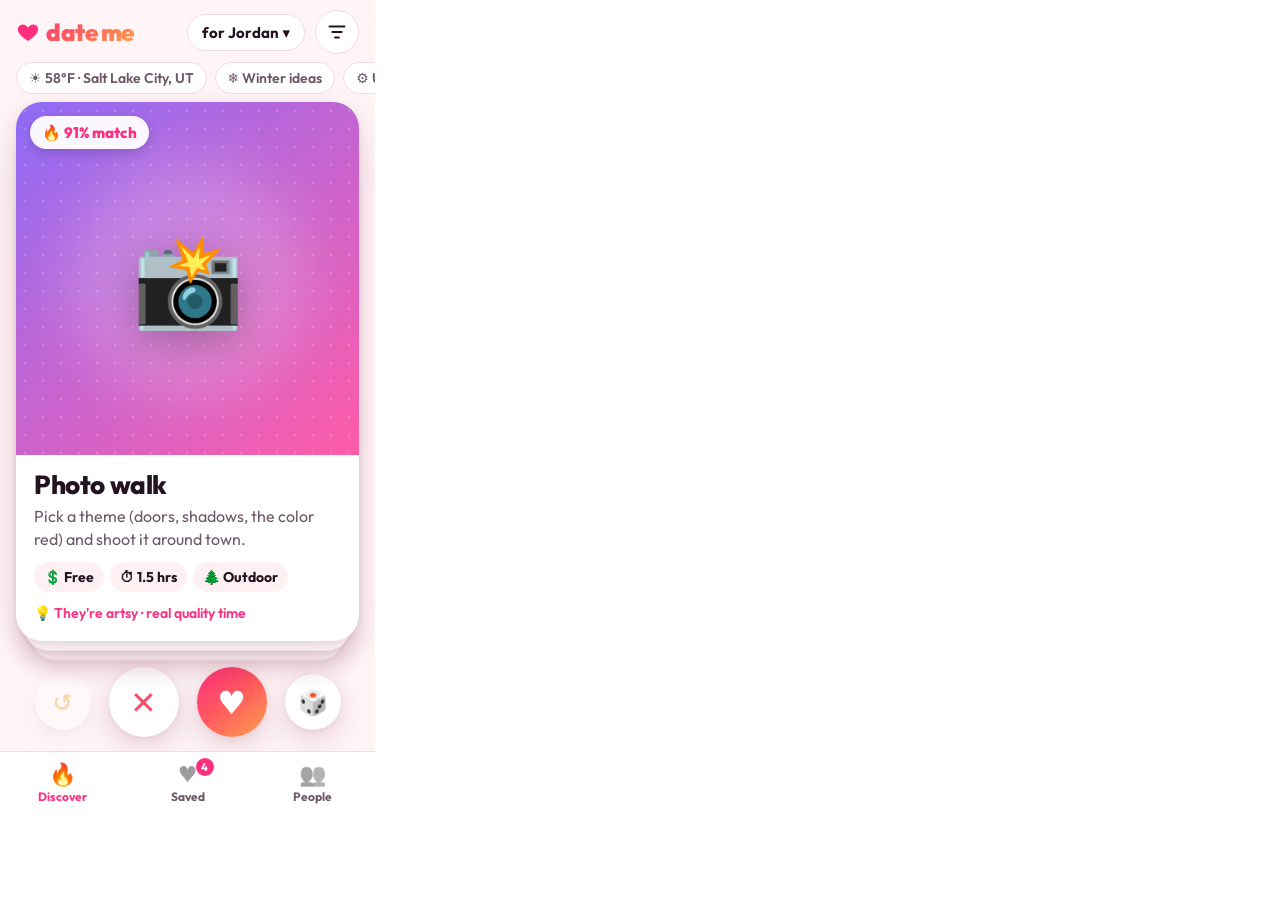
==== tests/seed.html @ bb1444a7 "Date Me: swipe on date ideas, not people Phone-first static site: 10-question quiz, location-aware s" ====
<!doctype html>
<!-- Test fixture: loads a sample profile, then shows the app at phone size.
     ?view=deck | saved | spin | filters | people | idea | interests | welcome
     Overwrites this browser's Date Me data, so only use it on a test browser. -->
<html><head><meta charset="utf-8"><meta name="viewport" content="width=device-width, initial-scale=1"><style>html,body{margin:0}iframe{border:0;position:fixed;left:0;top:0;width:375px;height:812px}</style></head>
<body>
<script>
  const view = new URLSearchParams(location.search).get("view") || "deck";
  const snap = (id, t, e, cat, d, c, m, io) => ({ id, at: Date.now(), idea: { id, t, e, cat, d, c, m, io, place: null } });
  const profile = {
    id: "test1", name: "Jordan", createdAt: Date.now(),
    answers: { name: "Jordan", birthdate: "2006-05-14", outdoorsy: 8, outAbout: 5, adventure: 6, active: 5, crowds: 4,
      budget: 2, foodie: 9, dislikes: ["seafood"], interests: ["artsy", "outdoorsy"], love: "time" },
    place: { label: "Salt Lake City, UT", lat: 40.76, lon: -111.89, cc: "US", isCity: true, scanned: true,
      features: { lake: true, coast: false, beach: false, mountains: true, trails: true, river: true, hotspring: true, ski: true, city: true, snow: false },
      weather: { temp: 58, unit: "°F", emoji: "☀️", text: "Clear", tmaxC: 16, rainy: false, snowing: false, hot: false, cold: false, nice: true, elevation: 1300, at: Date.now() } },
    saved: [
      snap("glow-bowling", "Glow bowling", "🎳", "active", "Blacklights, loud music, and a bet riding on the last frame.", 1, 90, "in"),
      snap("hot-springs-soak", "Hot springs soak", "♨️", "outdoors", "Find a natural hot spring and soak while it's chilly outside.", 1, 240, "out"),
      snap("paint-pottery", "Paint pottery", "🏺", "culture", "Paint mugs at a pottery studio, pick them up next week, think of each other.", 2, 120, "in"),
      snap("pumpkin-patch", "Pumpkin patch", "🎃", "seasonal", "Find the biggest, weirdest pumpkin in the field.", 1, 120, "out"),
    ],
    skipped: [], filters: { budget: 2, io: "any", time: "any", dist: 3 },
  };
  if (view === "welcome") localStorage.removeItem("dateme:v1");
  else localStorage.setItem("dateme:v1", JSON.stringify({ version: 1, activeId: "test1", profiles: { test1: profile } }));
</script>
<iframe id="f" src="../index.html"></iframe>
<script>
  const f = document.getElementById("f");
  f.onload = () => setTimeout(() => {
    const d = f.contentDocument, click = (s) => d.querySelector(s).click();
    if (view === "saved") click('.tabbar [data-tab="saved"]');
    if (view === "people") click('.tabbar [data-tab="people"]');
    if (view === "filters") click('[data-act="open-filters"]');
    if (view === "idea") { click('.tabbar [data-tab="saved"]'); setTimeout(() => click(".s-item"), 100); }
    if (view === "interests") { click('[data-act="tab"][data-tab="people"]'); click('[data-act="edit"]'); for (let k = 0; k < 8; k++) click("#quiz-next"); }
    if (view === "spin") { click('[data-act="open-spin"]'); setTimeout(() => click("#spin-btn"), 100); }
  }, 600);
</script>
</body></html>
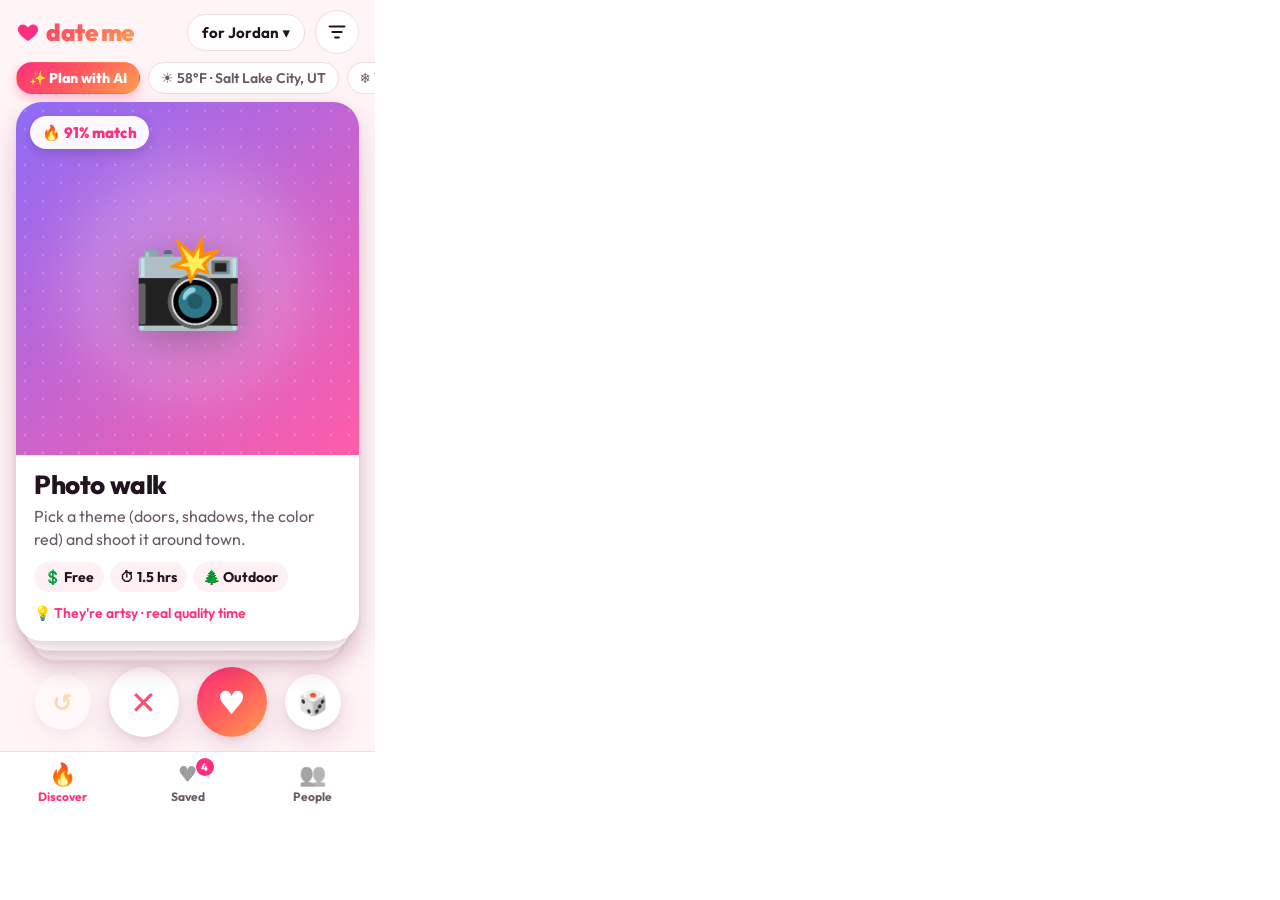
==== commit cc5d890a: "Add the AI planner A sparkle button asks the date-me-ai Cloudflare Worker (Claude with web search) f" ====
--- a/tests/seed.html
+++ b/tests/seed.html
@@ -1,6 +1,6 @@
 <!doctype html>
 <!-- Test fixture: loads a sample profile, then shows the app at phone size.
-     ?view=deck | saved | spin | filters | people | idea | interests | welcome
+     ?view=deck | saved | spin | filters | people | idea | interests | ai | aicard | welcome
      Overwrites this browser's Date Me data, so only use it on a test browser. -->
 <html><head><meta charset="utf-8"><meta name="viewport" content="width=device-width, initial-scale=1"><style>html,body{margin:0}iframe{border:0;position:fixed;left:0;top:0;width:375px;height:812px}</style></head>
 <body>
@@ -13,6 +13,8 @@
       budget: 2, foodie: 9, dislikes: ["seafood"], interests: ["artsy", "outdoorsy"], love: "time" },
     place: { label: "Salt Lake City, UT", lat: 40.76, lon: -111.89, cc: "US", isCity: true, scanned: true,
       features: { lake: true, coast: false, beach: false, mountains: true, trails: true, river: true, hotspring: true, ski: true, city: true, snow: false },
+      spots: { bowling: [{ n: "Megaplex Lanes", lat: 40.70, lon: -111.95, d: 8200 }, { n: "All Star Bowling", lat: 40.72, lon: -111.86, d: 5100 }, { n: "Pins & Ales", lat: 40.76, lon: -111.88, d: 1300 }].sort((a, b) => a.d - b.d) },
+      spotsAt: { bowling: Date.now() },
       weather: { temp: 58, unit: "°F", emoji: "☀️", text: "Clear", tmaxC: 16, rainy: false, snowing: false, hot: false, cold: false, nice: true, elevation: 1300, at: Date.now() } },
     saved: [
       snap("glow-bowling", "Glow bowling", "🎳", "active", "Blacklights, loud music, and a bet riding on the last frame.", 1, 90, "in"),
@@ -21,6 +23,7 @@
       snap("pumpkin-patch", "Pumpkin patch", "🎃", "seasonal", "Find the biggest, weirdest pumpkin in the field.", 1, 120, "out"),
     ],
     skipped: [], filters: { budget: 2, io: "any", time: "any", dist: 3 },
+    aiIdeas: view === "aicard" ? [{ id: "ai:bird-show-ramen-test", t: "Bird show & ramen", e: "🦜", cat: "culture", d: "Catch the indoor bird show at the aviary, then warm up with big bowls of ramen.", aiWhy: "they love animals and it's chilly", c: 2, m: 180, io: "in", w: "a", int: ["animals", "artsy", "outdoorsy"], love: ["time"], fd: [], act: 2, adv: 5, crowd: 4, food: 6, tr: 1, age: 0, place: { name: "Tracy Aviary", url: "https://www.google.com/maps/search/Tracy%20Aviary" } }] : [],
   };
   if (view === "welcome") localStorage.removeItem("dateme:v1");
   else localStorage.setItem("dateme:v1", JSON.stringify({ version: 1, activeId: "test1", profiles: { test1: profile } }));
@@ -35,7 +38,8 @@
     if (view === "filters") click('[data-act="open-filters"]');
     if (view === "idea") { click('.tabbar [data-tab="saved"]'); setTimeout(() => click(".s-item"), 100); }
     if (view === "interests") { click('[data-act="tab"][data-tab="people"]'); click('[data-act="edit"]'); for (let k = 0; k < 8; k++) click("#quiz-next"); }
+    if (view === "ai") { click('[data-act="open-ai"]'); d.querySelectorAll("#ai-chips .chip")[0].click(); d.querySelectorAll("#ai-chips .chip")[4].click(); }
     if (view === "spin") { click('[data-act="open-spin"]'); setTimeout(() => click("#spin-btn"), 100); }
-  }, 600);
+  }, 1500);
 </script>
 </body></html>
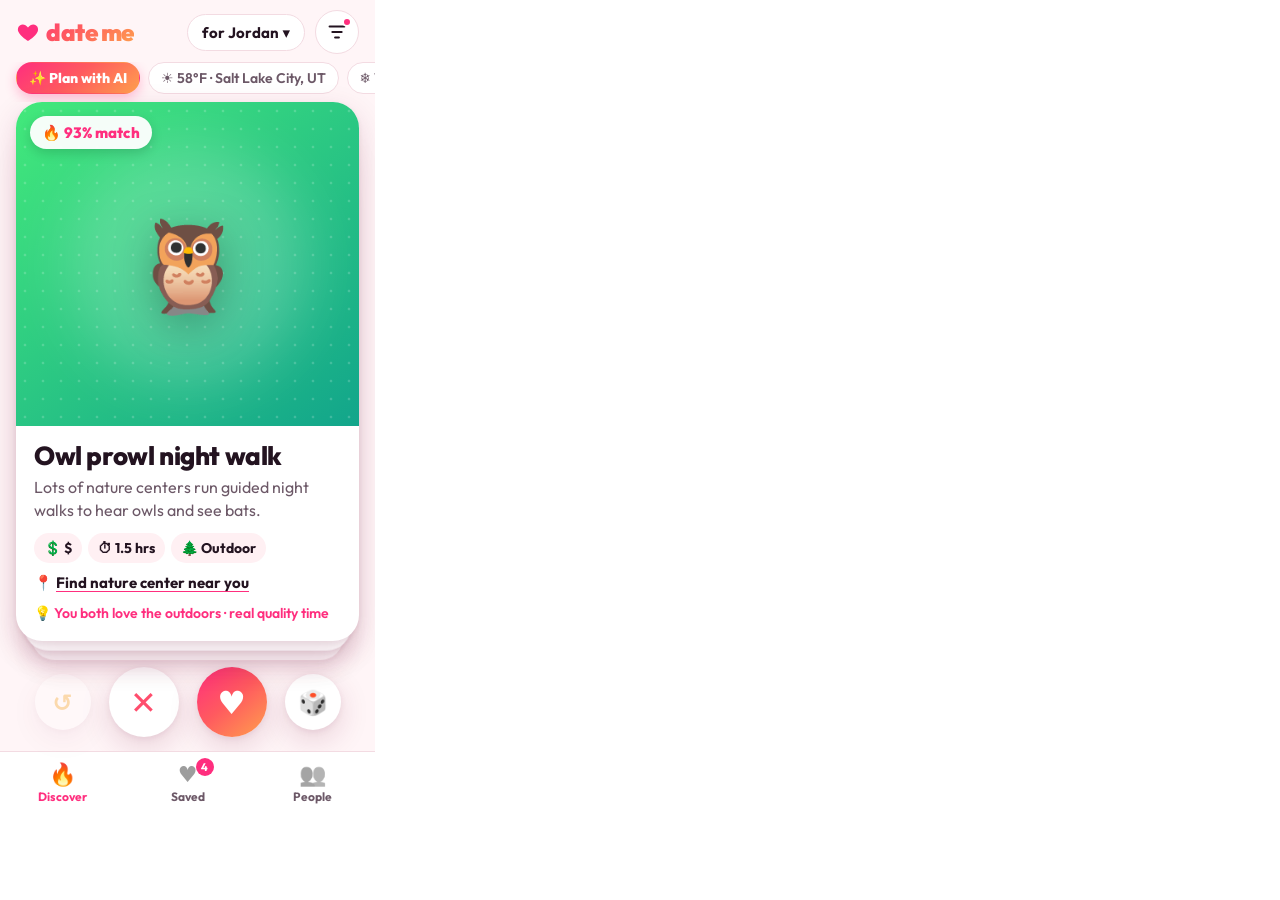
==== commit 3985ceba: "Quiz for both of you, send-them-the-quiz links, and a 'where' on every outing card - You answer once" ====
--- a/tests/seed.html
+++ b/tests/seed.html
@@ -1,6 +1,6 @@
 <!doctype html>
 <!-- Test fixture: loads a sample profile, then shows the app at phone size.
-     ?view=deck | saved | spin | filters | people | idea | interests | ai | aicard | welcome
+     ?view=deck | saved | spin | filters | people | idea | interests | ai | aicard | who | invite | welcome
      Overwrites this browser's Date Me data, so only use it on a test browser. -->
 <html><head><meta charset="utf-8"><meta name="viewport" content="width=device-width, initial-scale=1"><style>html,body{margin:0}iframe{border:0;position:fixed;left:0;top:0;width:375px;height:812px}</style></head>
 <body>
@@ -25,10 +25,13 @@
     skipped: [], filters: { budget: 2, io: "any", time: "any", dist: 3 },
     aiIdeas: view === "aicard" ? [{ id: "ai:bird-show-ramen-test", t: "Bird show & ramen", e: "🦜", cat: "culture", d: "Catch the indoor bird show at the aviary, then warm up with big bowls of ramen.", aiWhy: "they love animals and it's chilly", c: 2, m: 180, io: "in", w: "a", int: ["animals", "artsy", "outdoorsy"], love: ["time"], fd: [], act: 2, adv: 5, crowd: 4, food: 6, tr: 1, age: 0, place: { name: "Tracy Aviary", url: "https://www.google.com/maps/search/Tracy%20Aviary" } }] : [],
   };
-  if (view === "welcome") localStorage.removeItem("dateme:v1");
-  else localStorage.setItem("dateme:v1", JSON.stringify({ version: 1, activeId: "test1", profiles: { test1: profile } }));
+  const me = { name: "Matt", birthdate: "2005-02-10", outdoorsy: 9, outAbout: 5, adventure: 8, active: 5, crowds: 5, budget: 1, foodie: 5, dislikes: ["sushi"], interests: ["outdoorsy", "animals"], love: "time" };
+  if (view === "welcome" || view === "invite") localStorage.removeItem("dateme:v1");
+  else if (view === "who") localStorage.setItem("dateme:v1", JSON.stringify({ version: 1, me: { answers: me }, activeId: null, profiles: {} }));
+  else localStorage.setItem("dateme:v1", JSON.stringify({ version: 1, me: { answers: me }, activeId: "test1", profiles: { test1: profile } }));
 </script>
 <iframe id="f" src="../index.html"></iframe>
+<script>if (view === "invite") document.getElementById("f").src = "../index.html#invite=eyJ2IjoxLCJwIjoiYWJjIiwiZiI6Ik1hdHQiLCJvIjoiUmlsZXkifQ";</script>
 <script>
   const f = document.getElementById("f");
   f.onload = () => setTimeout(() => {
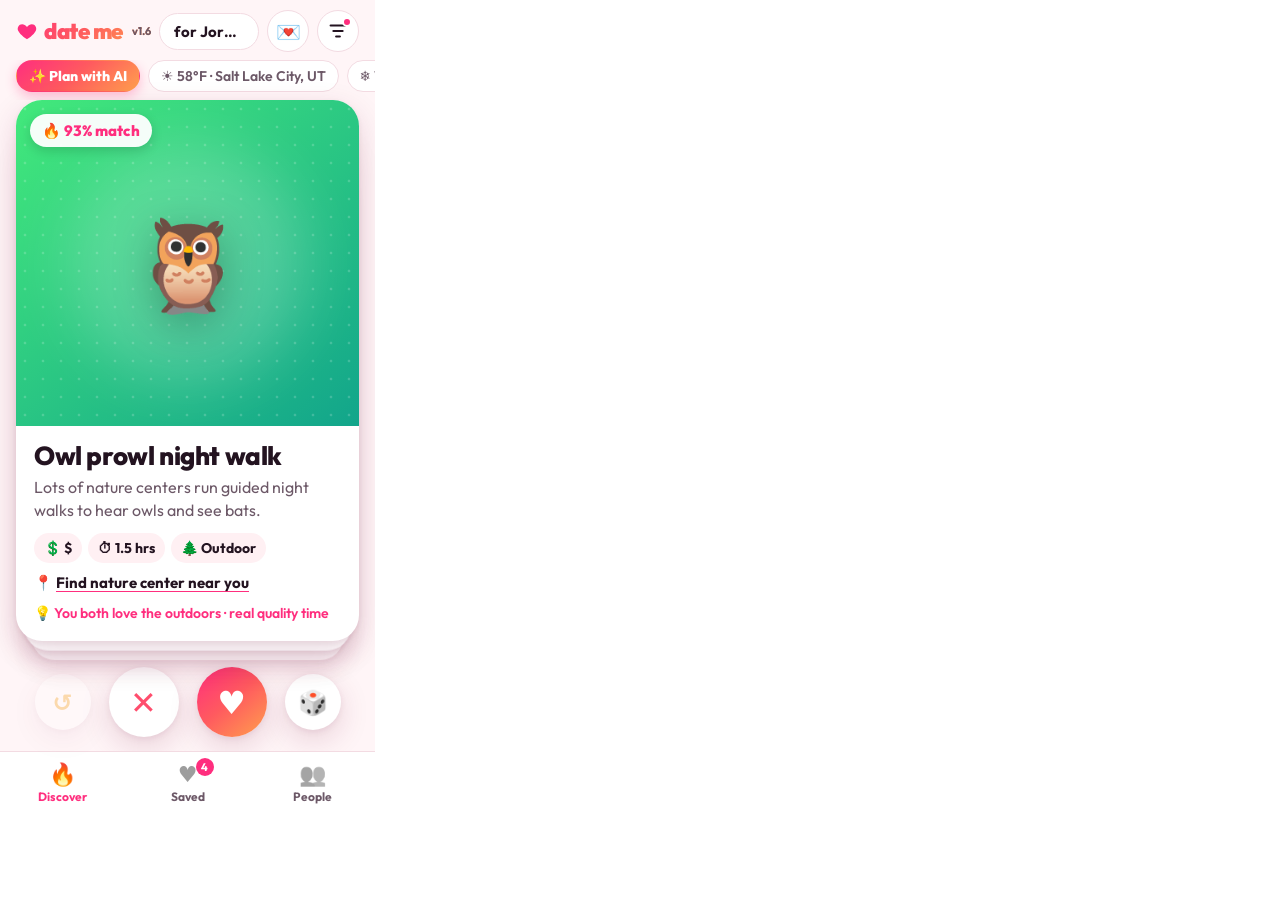
==== commit f965ec90: "v1.6: version number, update ribbon, share screen with QR - js/version.js is the one version number " ====
--- a/tests/seed.html
+++ b/tests/seed.html
@@ -1,6 +1,6 @@
 <!doctype html>
 <!-- Test fixture: loads a sample profile, then shows the app at phone size.
-     ?view=deck | saved | spin | filters | people | idea | interests | ai | aicard | who | invite | welcome
+     ?view=deck | saved | spin | filters | people | idea | interests | ai | aicard | who | invite | share | ribbon | welcome
      Overwrites this browser's Date Me data, so only use it on a test browser. -->
 <html><head><meta charset="utf-8"><meta name="viewport" content="width=device-width, initial-scale=1"><style>html,body{margin:0}iframe{border:0;position:fixed;left:0;top:0;width:375px;height:812px}</style></head>
 <body>
@@ -26,6 +26,11 @@
     aiIdeas: view === "aicard" ? [{ id: "ai:bird-show-ramen-test", t: "Bird show & ramen", e: "🦜", cat: "culture", d: "Catch the indoor bird show at the aviary, then warm up with big bowls of ramen.", aiWhy: "they love animals and it's chilly", c: 2, m: 180, io: "in", w: "a", int: ["animals", "artsy", "outdoorsy"], love: ["time"], fd: [], act: 2, adv: 5, crowd: 4, food: 6, tr: 1, age: 0, place: { name: "Tracy Aviary", url: "https://www.google.com/maps/search/Tracy%20Aviary" } }] : [],
   };
   const me = { name: "Matt", birthdate: "2005-02-10", outdoorsy: 9, outAbout: 5, adventure: 8, active: 5, crowds: 5, budget: 1, foodie: 5, dislikes: ["sushi"], interests: ["outdoorsy", "animals"], love: "time" };
+  // Views screenshotted with --virtual-time-budget must not wait on map servers: pretend every lookup is done.
+  if (view === "share" || view === "ribbon") {
+    profile.place.spots = {}; profile.place.spotsAt = {};
+    ["bowling","trailhead","lake","park","viewpoint","waterfall","hotspring","reserve","cafe","farm","shelter","icerink","musicvenue","theatre","museum","zoo","aquarium","mexican","sushi","ramen","market","peak","river","beach","ski"].forEach((k) => { profile.place.spots[k] = []; profile.place.spotsAt[k] = Date.now(); });
+  }
   if (view === "welcome" || view === "invite") localStorage.removeItem("dateme:v1");
   else if (view === "who") localStorage.setItem("dateme:v1", JSON.stringify({ version: 1, me: { answers: me }, activeId: null, profiles: {} }));
   else localStorage.setItem("dateme:v1", JSON.stringify({ version: 1, me: { answers: me }, activeId: "test1", profiles: { test1: profile } }));
@@ -41,6 +46,8 @@
     if (view === "filters") click('[data-act="open-filters"]');
     if (view === "idea") { click('.tabbar [data-tab="saved"]'); setTimeout(() => click(".s-item"), 100); }
     if (view === "interests") { click('[data-act="tab"][data-tab="people"]'); click('[data-act="edit"]'); for (let k = 0; k < 8; k++) click("#quiz-next"); }
+    if (view === "share") click('[data-act="open-share"]');
+    if (view === "ribbon") d.getElementById("update-ribbon").hidden = false;
     if (view === "ai") { click('[data-act="open-ai"]'); d.querySelectorAll("#ai-chips .chip")[0].click(); d.querySelectorAll("#ai-chips .chip")[4].click(); }
     if (view === "spin") { click('[data-act="open-spin"]'); setTimeout(() => click("#spin-btn"), 100); }
   }, 1500);
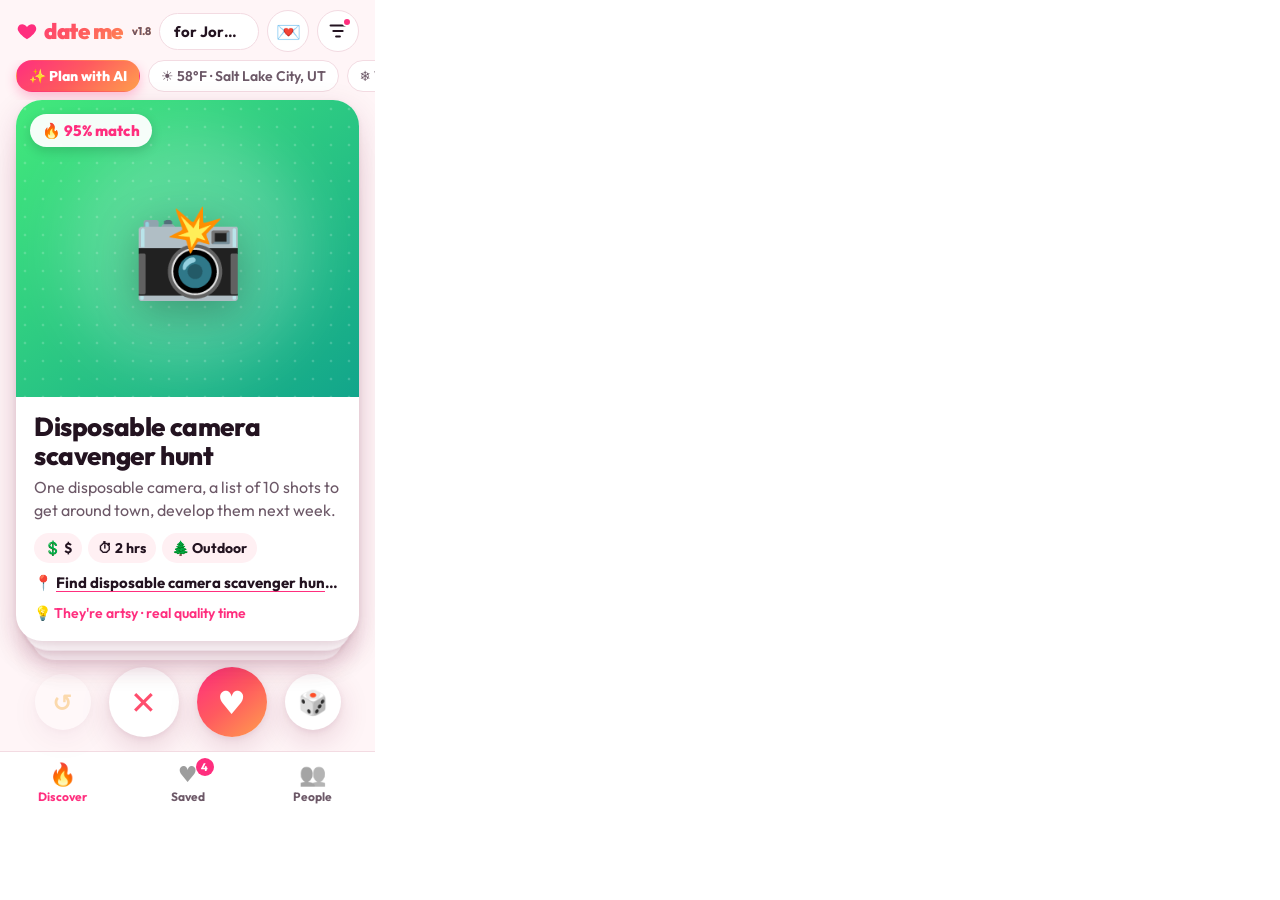
==== commit 7c191df6: "v1.8: ask age instead of birthday The quiz now asks 'How old are you?' / 'How old is {name}?' with a" ====
--- a/tests/seed.html
+++ b/tests/seed.html
@@ -1,6 +1,6 @@
 <!doctype html>
 <!-- Test fixture: loads a sample profile, then shows the app at phone size.
-     ?view=deck | saved | spin | filters | people | idea | interests | ai | aicard | who | invite | share | ribbon | welcome
+     ?view=deck | saved | spin | filters | people | idea | interests | ai | aicard | who | invite | share | ribbon | age | welcome
      Overwrites this browser's Date Me data, so only use it on a test browser. -->
 <html><head><meta charset="utf-8"><meta name="viewport" content="width=device-width, initial-scale=1"><style>html,body{margin:0}iframe{border:0;position:fixed;left:0;top:0;width:375px;height:812px}</style></head>
 <body>
@@ -27,7 +27,7 @@
   };
   const me = { name: "Matt", birthdate: "2005-02-10", outdoorsy: 9, outAbout: 5, adventure: 8, active: 5, crowds: 5, budget: 1, foodie: 5, dislikes: ["sushi"], interests: ["outdoorsy", "animals"], love: "time" };
   // Views screenshotted with --virtual-time-budget must not wait on map servers: pretend every lookup is done.
-  if (view === "share" || view === "ribbon") {
+  if (view === "share" || view === "ribbon" || view === "age") {
     profile.place.spots = {}; profile.place.spotsAt = {};
     ["bowling","trailhead","lake","park","viewpoint","waterfall","hotspring","reserve","cafe","farm","shelter","icerink","musicvenue","theatre","museum","zoo","aquarium","mexican","sushi","ramen","market","peak","river","beach","ski"].forEach((k) => { profile.place.spots[k] = []; profile.place.spotsAt[k] = Date.now(); });
   }
@@ -47,6 +47,7 @@
     if (view === "idea") { click('.tabbar [data-tab="saved"]'); setTimeout(() => click(".s-item"), 100); }
     if (view === "interests") { click('[data-act="tab"][data-tab="people"]'); click('[data-act="edit"]'); for (let k = 0; k < 8; k++) click("#quiz-next"); }
     if (view === "share") click('[data-act="open-share"]');
+    if (view === "age") { click('.tabbar [data-tab="people"]'); click('[data-act="edit-me"]'); click("#quiz-next"); d.querySelector('.age-step[data-step="1"]').click(); }
     if (view === "ribbon") d.getElementById("update-ribbon").hidden = false;
     if (view === "ai") { click('[data-act="open-ai"]'); d.querySelectorAll("#ai-chips .chip")[0].click(); d.querySelectorAll("#ai-chips .chip")[4].click(); }
     if (view === "spin") { click('[data-act="open-spin"]'); setTimeout(() => click("#spin-btn"), 100); }
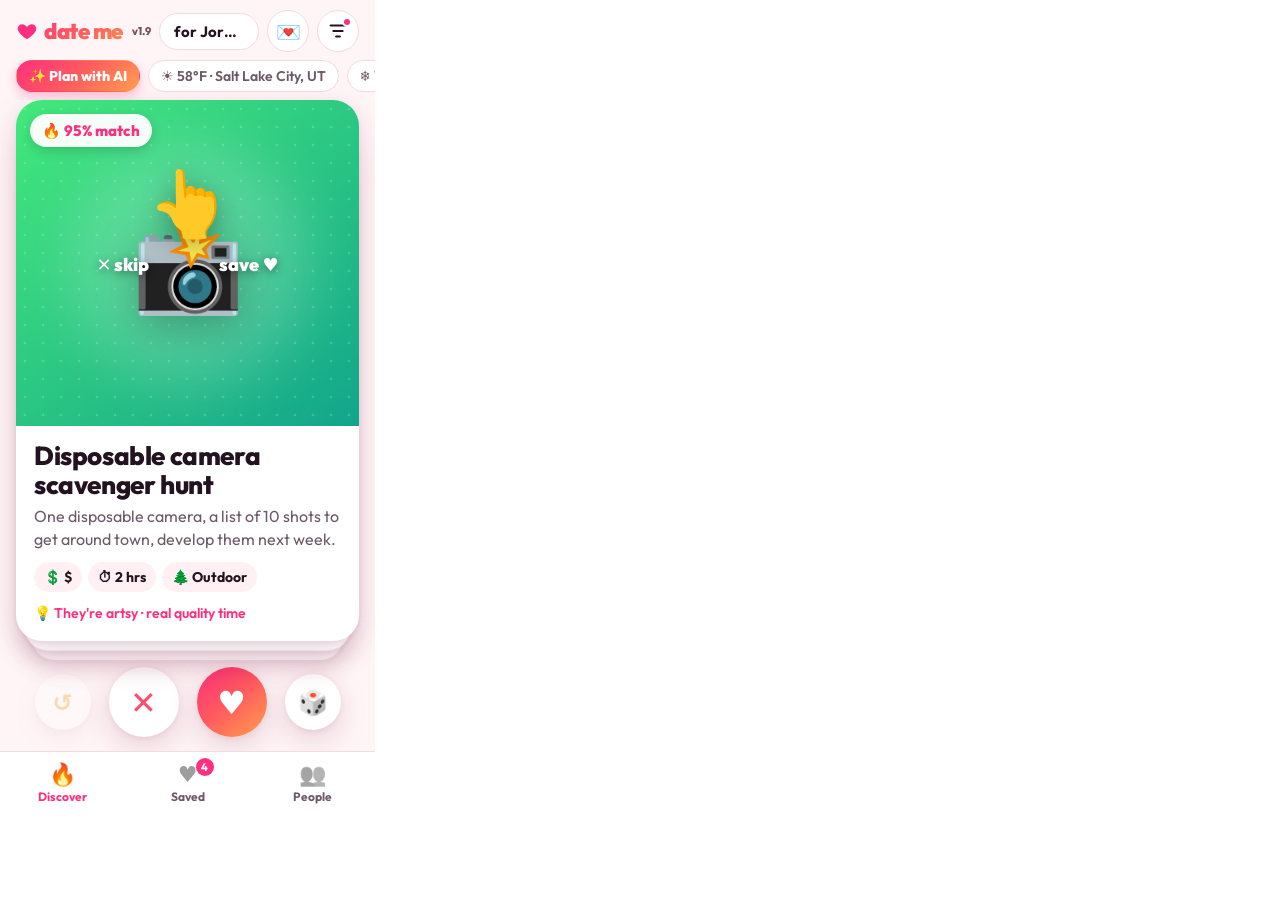
==== commit 569f679b: "v1.9: rails - intro slides and one-time hints - First open: 4 swipeable picture slides (swipe on ide" ====
--- a/tests/seed.html
+++ b/tests/seed.html
@@ -1,6 +1,6 @@
 <!doctype html>
 <!-- Test fixture: loads a sample profile, then shows the app at phone size.
-     ?view=deck | saved | spin | filters | people | idea | interests | ai | aicard | who | invite | share | ribbon | age | welcome
+     ?view=deck | saved | spin | filters | people | idea | interests | ai | aicard | who | invite | share | ribbon | age | slide1..slide4 | hint | coach | welcome
      Overwrites this browser's Date Me data, so only use it on a test browser. -->
 <html><head><meta charset="utf-8"><meta name="viewport" content="width=device-width, initial-scale=1"><style>html,body{margin:0}iframe{border:0;position:fixed;left:0;top:0;width:375px;height:812px}</style></head>
 <body>
@@ -27,11 +27,12 @@
   };
   const me = { name: "Matt", birthdate: "2005-02-10", outdoorsy: 9, outAbout: 5, adventure: 8, active: 5, crowds: 5, budget: 1, foodie: 5, dislikes: ["sushi"], interests: ["outdoorsy", "animals"], love: "time" };
   // Views screenshotted with --virtual-time-budget must not wait on map servers: pretend every lookup is done.
-  if (view === "share" || view === "ribbon" || view === "age") {
+  Object.keys(localStorage).filter((k) => k.startsWith("dateme:hint")).forEach((k) => localStorage.removeItem(k));
+  if (view === "share" || view === "ribbon" || view === "age" || view === "hint" || view === "coach") {
     profile.place.spots = {}; profile.place.spotsAt = {};
     ["bowling","trailhead","lake","park","viewpoint","waterfall","hotspring","reserve","cafe","farm","shelter","icerink","musicvenue","theatre","museum","zoo","aquarium","mexican","sushi","ramen","market","peak","river","beach","ski"].forEach((k) => { profile.place.spots[k] = []; profile.place.spotsAt[k] = Date.now(); });
   }
-  if (view === "welcome" || view === "invite") localStorage.removeItem("dateme:v1");
+  if (view === "welcome" || view === "invite" || view.startsWith("slide")) localStorage.removeItem("dateme:v1");
   else if (view === "who") localStorage.setItem("dateme:v1", JSON.stringify({ version: 1, me: { answers: me }, activeId: null, profiles: {} }));
   else localStorage.setItem("dateme:v1", JSON.stringify({ version: 1, me: { answers: me }, activeId: "test1", profiles: { test1: profile } }));
 </script>
@@ -47,6 +48,8 @@
     if (view === "idea") { click('.tabbar [data-tab="saved"]'); setTimeout(() => click(".s-item"), 100); }
     if (view === "interests") { click('[data-act="tab"][data-tab="people"]'); click('[data-act="edit"]'); for (let k = 0; k < 8; k++) click("#quiz-next"); }
     if (view === "share") click('[data-act="open-share"]');
+    if (view.startsWith("slide")) { const el = d.getElementById("slides"); el.scrollTo({ left: (+view.slice(5) - 1) * el.clientWidth, behavior: "instant" }); el.dispatchEvent(new Event("scroll")); }
+    if (view === "coach") click('[data-act="like"]');
     if (view === "age") { click('.tabbar [data-tab="people"]'); click('[data-act="edit-me"]'); click("#quiz-next"); d.querySelector('.age-step[data-step="1"]').click(); }
     if (view === "ribbon") d.getElementById("update-ribbon").hidden = false;
     if (view === "ai") { click('[data-act="open-ai"]'); d.querySelectorAll("#ai-chips .chip")[0].click(); d.querySelectorAll("#ai-chips .chip")[4].click(); }
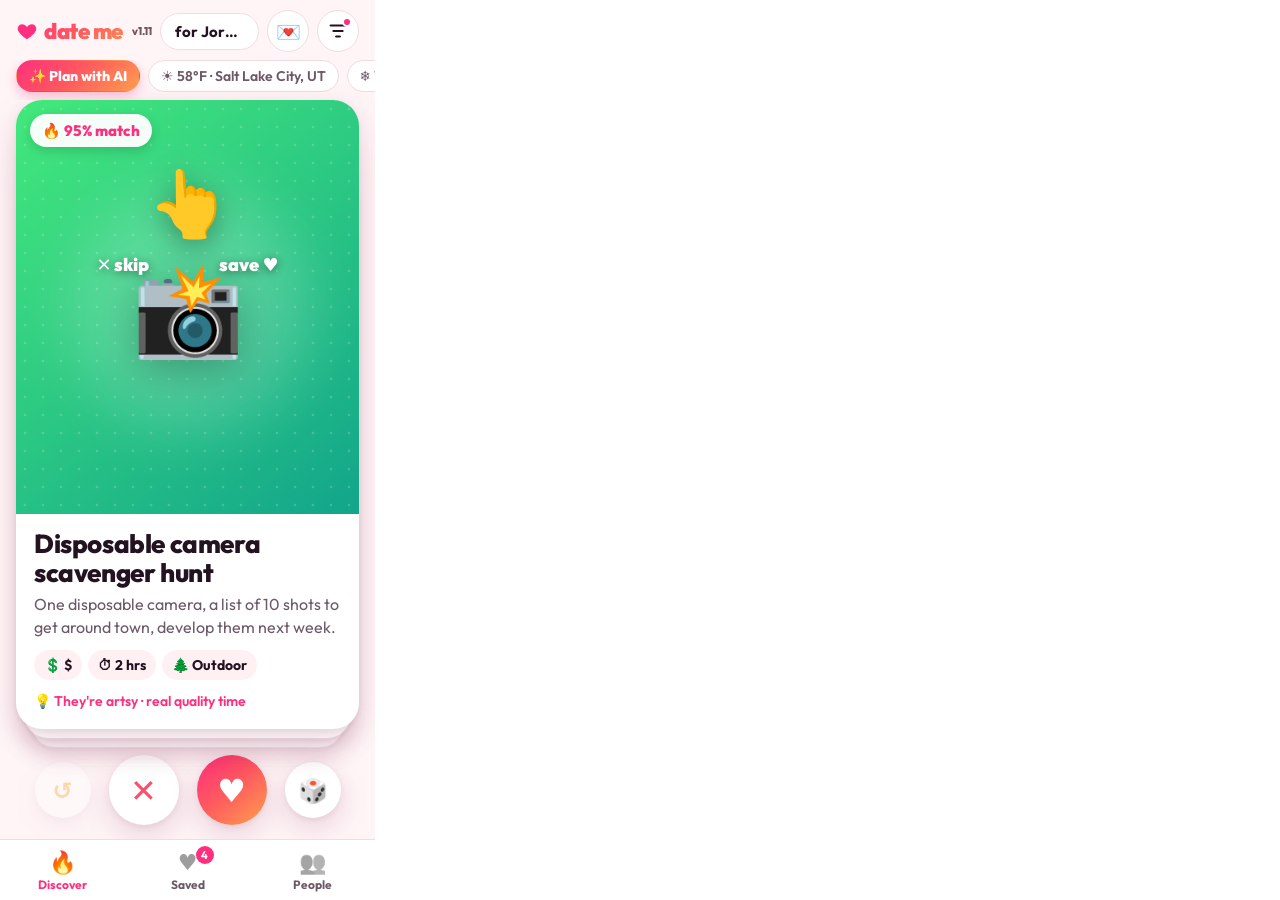
==== commit e4364d3c: "v1.11: you can always get out of the filters panel On phones the browser toolbars pushed the filter " ====
--- a/tests/seed.html
+++ b/tests/seed.html
@@ -2,7 +2,7 @@
 <!-- Test fixture: loads a sample profile, then shows the app at phone size.
      ?view=deck | saved | spin | filters | people | idea | interests | ai | aicard | who | invite | share | ribbon | age | slide1..slide4 | hint | coach | welcome
      Overwrites this browser's Date Me data, so only use it on a test browser. -->
-<html><head><meta charset="utf-8"><meta name="viewport" content="width=device-width, initial-scale=1"><style>html,body{margin:0}iframe{border:0;position:fixed;left:0;top:0;width:375px;height:812px}</style></head>
+<html><head><meta charset="utf-8"><meta name="viewport" content="width=device-width, initial-scale=1"><style>html,body{margin:0}iframe{border:0;position:fixed;left:0;top:0;width:375px;height:100%}</style></head>
 <body>
 <script>
   const view = new URLSearchParams(location.search).get("view") || "deck";
@@ -28,7 +28,7 @@
   const me = { name: "Matt", birthdate: "2005-02-10", outdoorsy: 9, outAbout: 5, adventure: 8, active: 5, crowds: 5, budget: 1, foodie: 5, dislikes: ["sushi"], interests: ["outdoorsy", "animals"], love: "time" };
   // Views screenshotted with --virtual-time-budget must not wait on map servers: pretend every lookup is done.
   Object.keys(localStorage).filter((k) => k.startsWith("dateme:hint")).forEach((k) => localStorage.removeItem(k));
-  if (view === "share" || view === "ribbon" || view === "age" || view === "hint" || view === "coach") {
+  if (view === "share" || view === "ribbon" || view === "age" || view === "hint" || view === "coach" || view === "filters") {
     profile.place.spots = {}; profile.place.spotsAt = {};
     ["bowling","trailhead","lake","park","viewpoint","waterfall","hotspring","reserve","cafe","farm","shelter","icerink","musicvenue","theatre","museum","zoo","aquarium","mexican","sushi","ramen","market","peak","river","beach","ski"].forEach((k) => { profile.place.spots[k] = []; profile.place.spotsAt[k] = Date.now(); });
   }
